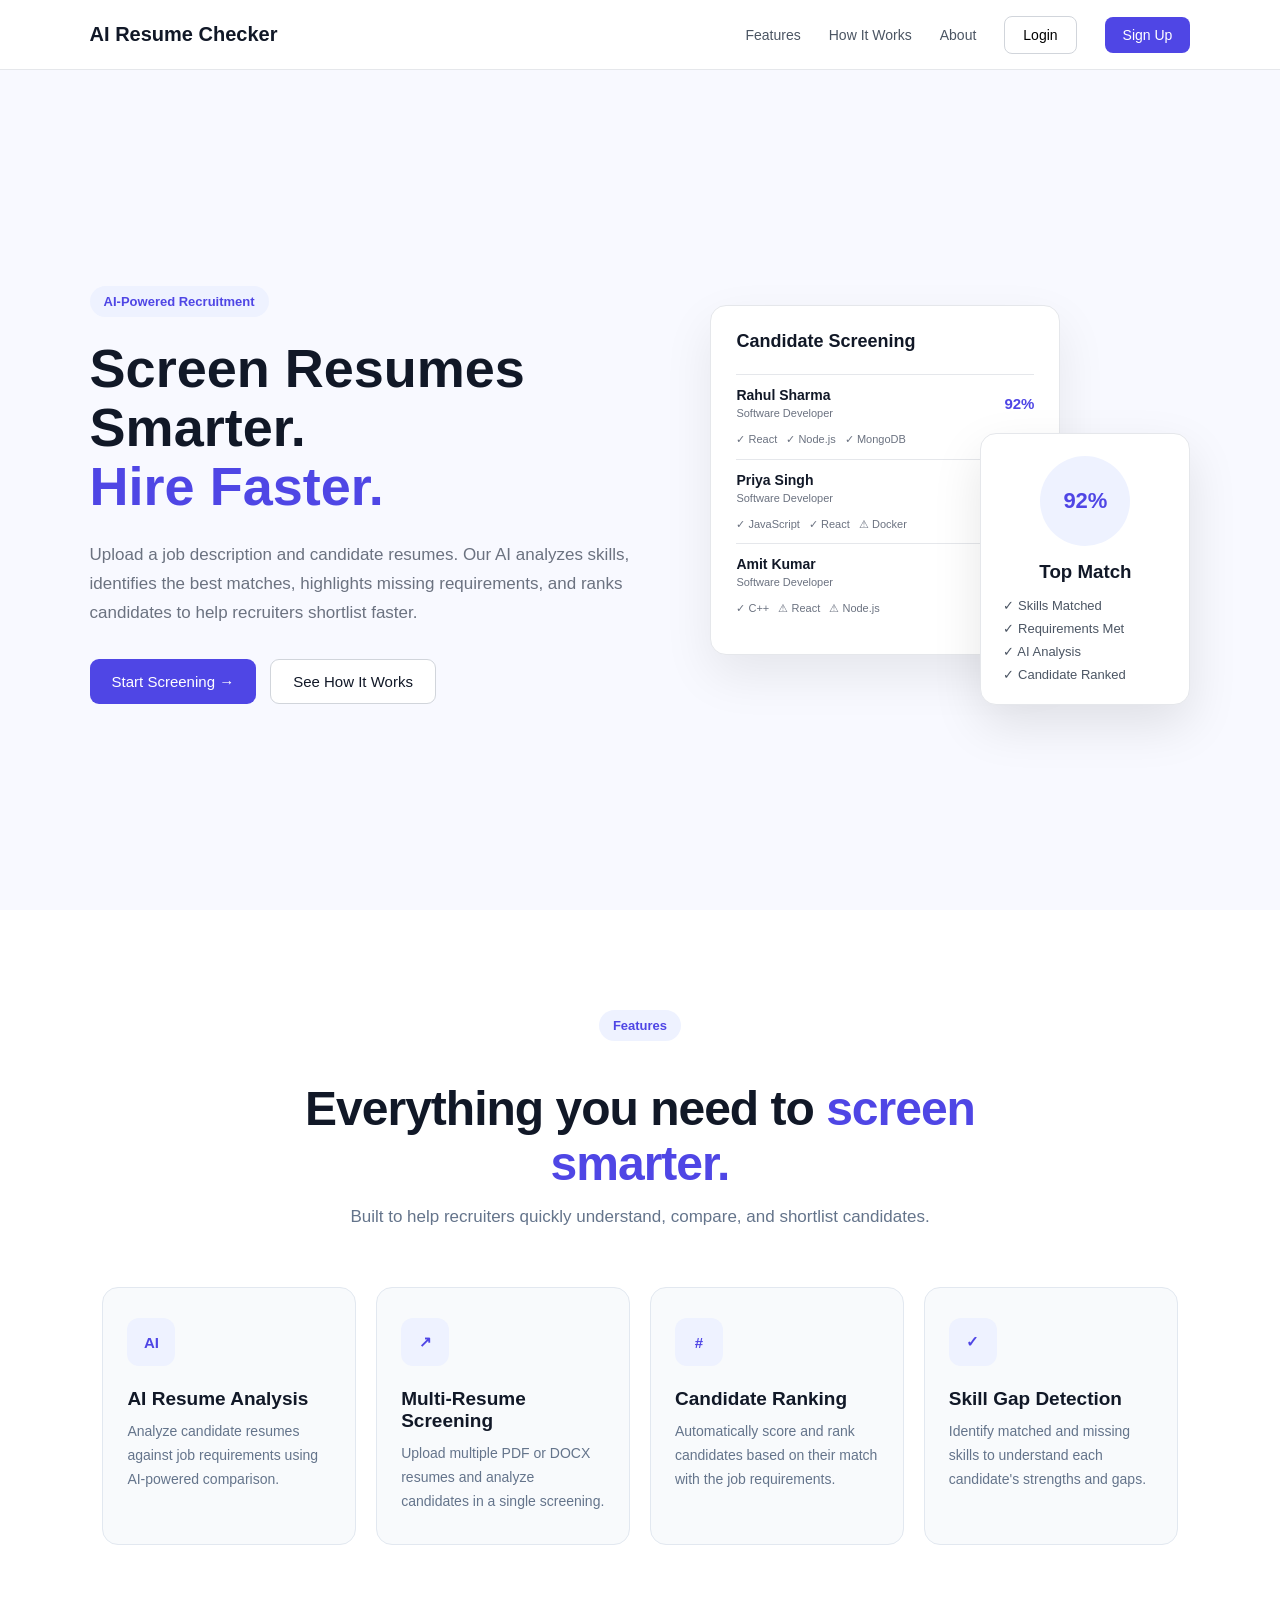
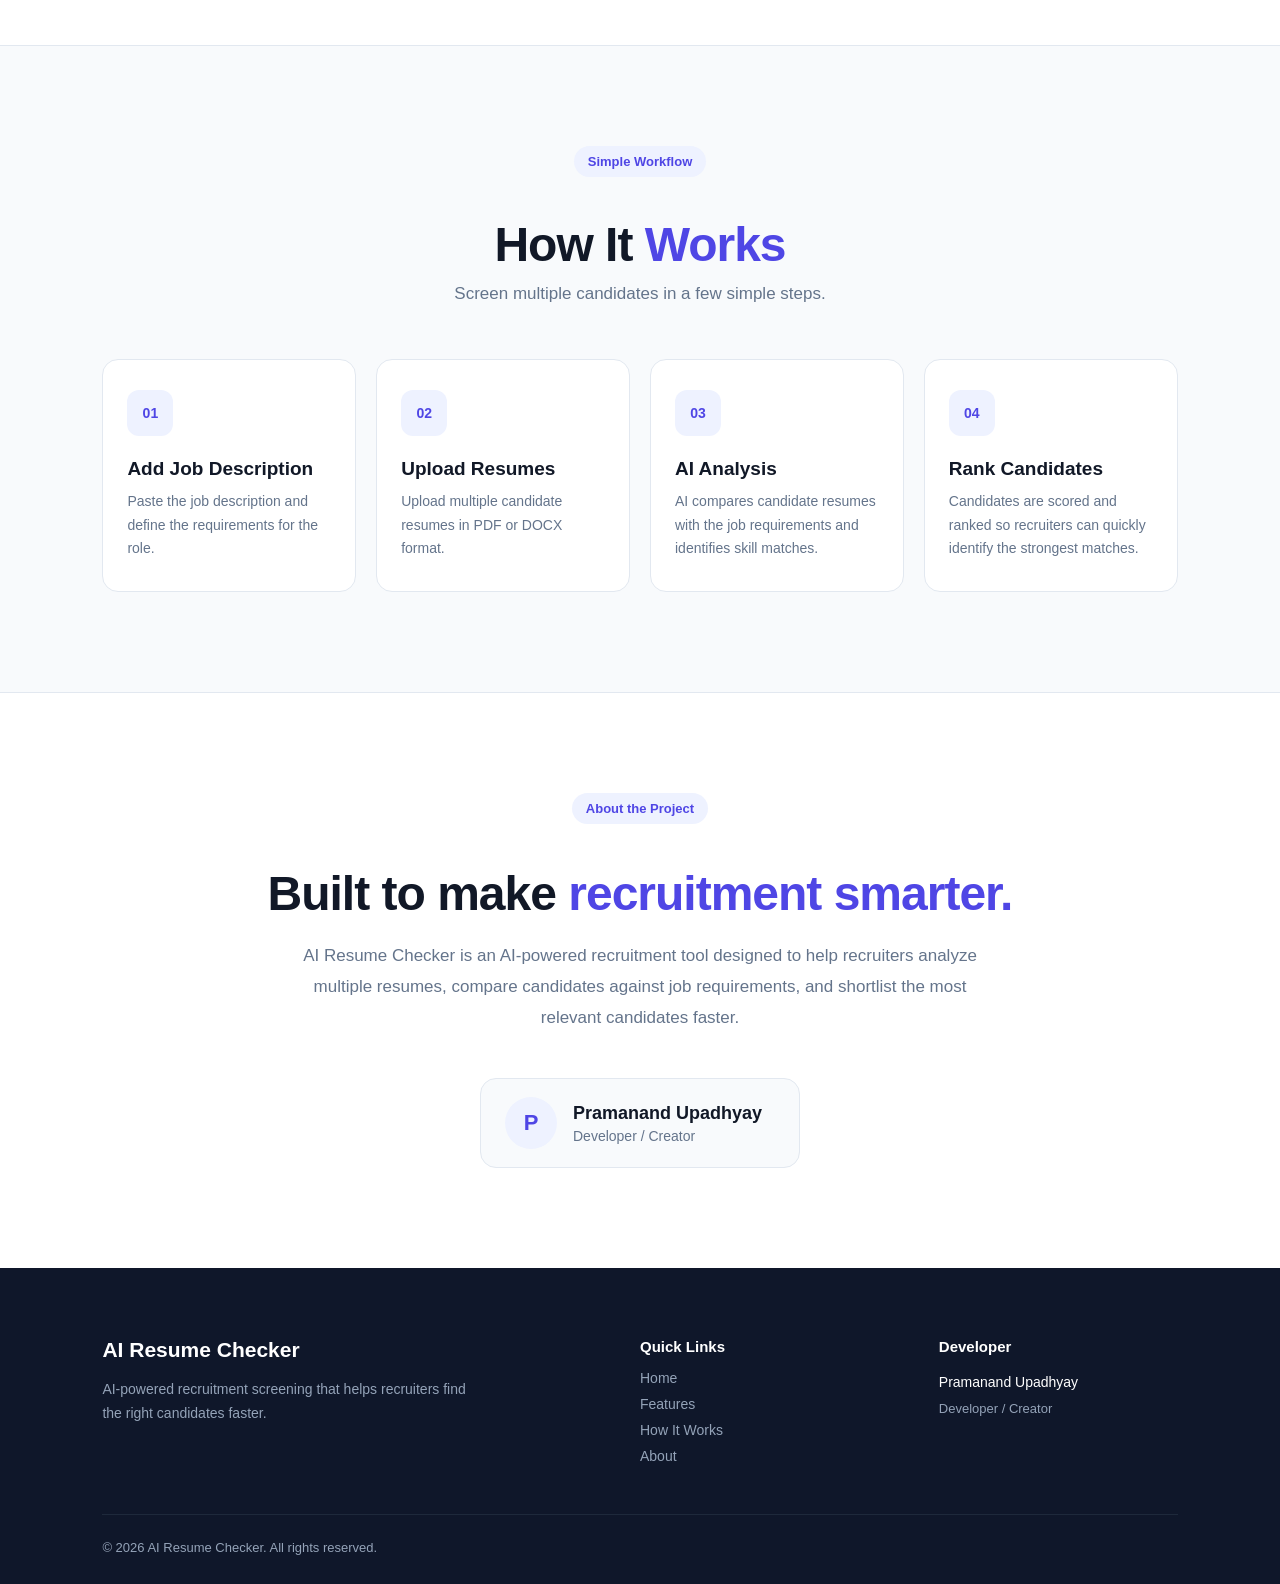
==== frontend/index.html @ 66974459 "commit" ====
<!DOCTYPE html>
<html lang="en">

<head>

    <meta charset="UTF-8">
    <meta name="viewport" content="width=device-width, initial-scale=1.0">

    <title>AI Resume Checker</title>

    <link rel="stylesheet" href="style.css">

</head>

<body>

    <!-- Navbar -->

    <header class="navbar">

        <a href="#home" class="logo">
    AI Resume Checker
</a>
        <nav>

            <a href="#features">Features</a>

           <a href="#how-it-works">
    How It Works
</a>

            <a href="#about">About</a>

            <button
                class="login-btn"
                onclick="window.location.href='login.html'">
                Login
            </button>

            <button
                class="signup-btn"
                onclick="window.location.href='signup.html'">
                Sign Up
            </button>

        </nav>

    </header>


    <!-- Hero Section -->

    <main class="hero" id="home">

        <div class="hero-content">

            <span class="badge">
                 AI-Powered Recruitment
            </span>

            <h1>

                Screen Resumes Smarter.
                <span>Hire Faster.</span>

            </h1>

            <p>

                Upload a job description and candidate resumes.
                Our AI analyzes skills, identifies the best matches,
                highlights missing requirements, and ranks candidates
                to help recruiters shortlist faster.

            </p>


            <div class="hero-buttons">

                <button
                    class="primary-btn"
                    onclick="window.location.href='signup.html'">

                    Start Screening →

                </button>
<a
    href="#how-it-works"
    class="secondary-btn">

    See How It Works

</a>
</button>

            </div>

        </div>


        <!-- Candidate Screening Preview -->

        <div class="hero-preview">

            <div class="resume-card">

                <h3>
                    Candidate Screening
                </h3>

                <div class="candidate">

                    <div>
                        <strong>Rahul Sharma</strong>
                        <small>Software Developer</small>
                    </div>

                    <span class="candidate-score">
                        92%
                    </span>

                </div>

                <div class="skills">
                    ✓ React &nbsp; ✓ Node.js &nbsp; ✓ MongoDB
                </div>


                <div class="candidate">

                    <div>
                        <strong>Priya Singh</strong>
                        <small>Software Developer</small>
                    </div>

                    <span class="candidate-score">
                        84%
                    </span>

                </div>

                <div class="skills">
                    ✓ JavaScript &nbsp; ✓ React &nbsp; ⚠ Docker
                </div>


                <div class="candidate">

                    <div>
                        <strong>Amit Kumar</strong>
                        <small>Software Developer</small>
                    </div>

                    <span class="candidate-score">
                        67%
                    </span>

                </div>

                <div class="skills">
                    ✓ C++ &nbsp; ⚠ React &nbsp; ⚠ Node.js
                </div>

            </div>


            <div class="score-card">

                <div class="score-circle">
                    92%
                </div>

                <h3>
                    Top Match
                </h3>

                <p>✓ Skills Matched</p>

                <p>✓ Requirements Met</p>

                <p>✓ AI Analysis</p>

                <p>✓ Candidate Ranked</p>

            </div>

        </div>

    </main>

    <!-- Features Section -->

<section class="features-section" id="features">

    <div class="features-header">

        <span class="badge">
             Features
        </span>

        <h2>
            Everything you need to
            <span>screen smarter.</span>
        </h2>

        <p>
            Built to help recruiters quickly understand,
            compare, and shortlist candidates.
        </p>

    </div>


    <div class="features-grid">

        <div class="feature-card">

            <div class="feature-icon">
                AI
            </div>

            <h3>
                AI Resume Analysis
            </h3>

            <p>
                Analyze candidate resumes against job
                requirements using AI-powered comparison.
            </p>

        </div>


        <div class="feature-card">

            <div class="feature-icon">
                ↗
            </div>

            <h3>
                Multi-Resume Screening
            </h3>

            <p>
                Upload multiple PDF or DOCX resumes and
                analyze candidates in a single screening.
            </p>

        </div>


        <div class="feature-card">

            <div class="feature-icon">
                #
            </div>

            <h3>
                Candidate Ranking
            </h3>

            <p>
                Automatically score and rank candidates
                based on their match with the job requirements.
            </p>

        </div>


        <div class="feature-card">

            <div class="feature-icon">
                ✓
            </div>

            <h3>
                Skill Gap Detection
            </h3>

            <p>
                Identify matched and missing skills to
                understand each candidate's strengths and gaps.
            </p>

        </div>

    </div>

</section>

    <!-- How It Works -->

<section class="how-it-works" id="how-it-works">

    <div class="how-header">

        <span class="badge">
             Simple Workflow
        </span>

        <h2>
            How It <span>Works</span>
        </h2>

        <p>
            Screen multiple candidates in a few simple steps.
        </p>

    </div>


    <div class="steps-container">

        <div class="step-card">

            <div class="step-number">
                01
            </div>

            <h3>
                Add Job Description
            </h3>

            <p>
                Paste the job description and define the
                requirements for the role.
            </p>

        </div>


        <div class="step-card">

            <div class="step-number">
                02
            </div>

            <h3>
                Upload Resumes
            </h3>

            <p>
                Upload multiple candidate resumes in
                PDF or DOCX format.
            </p>

        </div>


        <div class="step-card">

            <div class="step-number">
                03
            </div>

            <h3>
                AI Analysis
            </h3>

            <p>
                AI compares candidate resumes with the
                job requirements and identifies skill matches.
            </p>

        </div>


        <div class="step-card">

            <div class="step-number">
                04
            </div>

            <h3>
                Rank Candidates
            </h3>

            <p>
                Candidates are scored and ranked so recruiters
                can quickly identify the strongest matches.
            </p>

        </div>

    </div>

</section>

    <!-- About / Developer Section -->

<section class="about-section" id="about">

    <div class="about-content">

        <span class="badge">
            About the Project
        </span>

        <h2>
            Built to make
            <span>recruitment smarter.</span>
        </h2>

        <p>
            AI Resume Checker is an AI-powered recruitment tool
            designed to help recruiters analyze multiple resumes,
            compare candidates against job requirements, and
            shortlist the most relevant candidates faster.
        </p>

        <div class="developer-card">

            <div class="developer-avatar">
                P
            </div>

            <div>
                <h3>
                    Pramanand Upadhyay
                </h3>

                <p>
                    Developer / Creator
                </p>
            </div>

        </div>

    </div>

</section>

<!-- Footer -->

<footer class="footer">

    <div class="footer-content">

        <div class="footer-brand">

            <h3>
                AI Resume Checker
            </h3>

            <p>
                AI-powered recruitment screening that helps
                recruiters find the right candidates faster.
            </p>

        </div>


        <div class="footer-links">

            <h4>
                Quick Links
            </h4>

            <a href="#home">
                Home
            </a>

            <a href="#features">
                Features
            </a>

            <a href="#how-it-works">
                How It Works
            </a>

            <a href="#about">
                About
            </a>

        </div>


        <div class="footer-developer">

            <h4>
                Developer
            </h4>

            <p>
                Pramanand Upadhyay
            </p>

            <span>
                Developer / Creator
            </span>

        </div>

    </div>


    <div class="footer-bottom">

        <p>
            © 2026 AI Resume Checker. All rights reserved.
        </p>

    </div>

</footer>


    <script src="script.js"></script>

</body>

</html>
---- frontend/style.css ----
* {
    margin: 0;
    padding: 0;
    box-sizing: border-box;
}
html {
    scroll-behavior: smooth;
}

body {
    font-family: Arial, sans-serif;
    background: #f8f9ff;
    color: #111827;
    padding-top: 80px;
    
}

button {
    font-family: inherit;
    cursor: pointer;
}

a {
    text-decoration: none;
    color: inherit;
}


/* ==================== NAVBAR ==================== */

.navbar {
    height: 70px;
    padding: 0 7%;
    display: flex;
    align-items: center;
    justify-content: space-between;
    background: white;
    border-bottom: 1px solid #e5e7eb;
    position: fixed;
    top: 0;
    left: 0;
    width: 100%;
    z-index: 1000;

     transition: background 0.3s ease,
                backdrop-filter 0.3s ease,
                box-shadow 0.3s ease;

}

.navbar.scrolled {
    background: rgba(255, 255, 255, 0.72);
    backdrop-filter: blur(14px);
    -webkit-backdrop-filter: blur(14px);

    box-shadow: 0 8px 30px rgba(15, 23, 42, 0.08);

    border-bottom: 1px solid rgba(226, 232, 240, 0.7);
}

.logo {
     text-decoration: none;
    color: inherit;
    cursor: pointer;
    font-size: 20px;
    font-weight: 700;
}

.navbar nav {
    display: flex;
    align-items: center;
    gap: 28px;
}

.navbar nav a {
    font-size: 14px;
    color: #4b5563;
}

.navbar nav a:hover {
    color: #4f46e5;
}

.login-btn,
.signup-btn {
    border: none;
    padding: 10px 18px;
    border-radius: 8px;
    font-size: 14px;
}

.login-btn {
    background: white;
    border: 1px solid #d1d5db;
}

.signup-btn {
    background: #4f46e5;
    color: white;
}

/* ==================== ABOUT SECTION ==================== */

.about-section {
    padding: 100px 8%;
    background: #ffffff;
    border-top: 1px solid #e2e8f0;
}

.about-content {
    max-width: 900px;
    margin: 0 auto;
    text-align: center;
}

.about-content h2 {
    margin: 20px 0;

    font-size: 48px;
    line-height: 1.15;
    letter-spacing: -1px;
}

.about-content h2 span {
    color: #4f46e5;
}

.about-content > p {
    max-width: 700px;
    margin: 0 auto;

    color: #64748b;

    font-size: 17px;
    line-height: 1.8;
}


/* ==================== FEATURES ==================== */

.features-section {
    padding: 100px 8%;
    background: #ffffff;
}

.features-header {
    max-width: 720px;
    margin: 0 auto 55px;
    text-align: center;
}

.features-header h2 {
    margin: 18px 0 12px;

    font-size: 48px;
    line-height: 1.15;
    letter-spacing: -1px;
}

.features-header h2 span {
    color: #4f46e5;
}

.features-header p {
    margin: 0;

    color: #64748b;
    font-size: 17px;
    line-height: 1.7;
}


/* Feature Cards */

.features-grid {
    max-width: 1150px;
    margin: 0 auto;

    display: grid;
    grid-template-columns: repeat(4, 1fr);
    gap: 20px;
}

.feature-card {
    padding: 30px 24px;

    background: #f8fafc;
    border: 1px solid #e2e8f0;
    border-radius: 16px;

    transition: 0.2s ease;
}

.feature-card:hover {
    transform: translateY(-5px);
    box-shadow: 0 12px 30px rgba(0, 0, 0, 0.07);
}

.feature-icon {
    width: 48px;
    height: 48px;

    display: flex;
    align-items: center;
    justify-content: center;

    margin-bottom: 22px;

    border-radius: 12px;

    background: #eef2ff;
    color: #4f46e5;

    font-size: 15px;
    font-weight: 700;
}

.feature-card h3 {
    margin: 0 0 10px;

    font-size: 19px;
}

.feature-card p {
    margin: 0;

    color: #64748b;

    font-size: 14px;
    line-height: 1.7;
}

#features,
#how-it-works,
#about {
    scroll-margin-top: 90px;
}


/* Tablet */

@media (max-width: 900px) {

    .features-grid {
        grid-template-columns: repeat(2, 1fr);
    }

}


/* Mobile */

@media (max-width: 600px) {

    .features-section {
        padding: 70px 20px;
    }

    .features-header h2 {
        font-size: 36px;
    }

    .features-header p {
        font-size: 15px;
    }

    .features-grid {
        grid-template-columns: 1fr;
    }

}


/* Developer Card */

.developer-card {
    width: fit-content;
    min-width: 320px;

    margin: 45px auto 0;
    padding: 18px 24px;

    display: flex;
    align-items: center;
    gap: 16px;

    background: #f8fafc;
    border: 1px solid #e2e8f0;
    border-radius: 16px;

    text-align: left;

    transition: 0.2s ease;
}

.developer-card:hover {
    transform: translateY(-3px);
    box-shadow: 0 12px 30px rgba(0, 0, 0, 0.07);
}

.developer-avatar {
    width: 52px;
    height: 52px;

    display: flex;
    align-items: center;
    justify-content: center;

    border-radius: 50%;

    background: #eef2ff;
    color: #4f46e5;

    font-size: 22px;
    font-weight: 700;
}

.developer-card h3 {
    margin: 0 0 4px;

    font-size: 18px;
}

.developer-card p {
    margin: 0;

    color: #64748b;
    font-size: 14px;
}


/* Mobile */

@media (max-width: 768px) {

    .about-section {
        padding: 70px 20px;
    }

    .about-content h2 {
        font-size: 36px;
    }

    .about-content > p {
        font-size: 15px;
    }

    .developer-card {
        min-width: unset;
        width: 100%;
        max-width: 350px;
    }

}


/* ==================== HOW IT WORKS ==================== */

.how-it-works {
    padding: 100px 8%;
    background: #f8fafc;
    border-top: 1px solid #e2e8f0;
}

.how-header {
    max-width: 700px;
    margin: 0 auto 55px;
    text-align: center;
}

.how-header h2 {
    margin: 18px 0 12px;
    font-size: 48px;
    line-height: 1.15;
    letter-spacing: -1px;
}

.how-header h2 span {
    color: #4f46e5;
}

.how-header p {
    margin: 0;
    color: #64748b;
    font-size: 17px;
}


/* Steps */

.steps-container {
    max-width: 1150px;
    margin: 0 auto;

    display: grid;
    grid-template-columns: repeat(4, 1fr);
    gap: 20px;
}

.step-card {
    padding: 30px 24px;

    background: white;
    border: 1px solid #e2e8f0;
    border-radius: 16px;

    transition: 0.2s ease;
}

.step-card:hover {
    transform: translateY(-5px);
    box-shadow: 0 12px 30px rgba(0, 0, 0, 0.07);
}

.step-number {
    width: 46px;
    height: 46px;

    display: flex;
    align-items: center;
    justify-content: center;

    margin-bottom: 22px;

    border-radius: 12px;

    background: #eef2ff;
    color: #4f46e5;

    font-size: 14px;
    font-weight: 700;
}

.step-card h3 {
    margin: 0 0 10px;
    font-size: 19px;
}

.step-card p {
    margin: 0;

    color: #64748b;

    font-size: 14px;
    line-height: 1.7;
}


/* Mobile */

@media (max-width: 900px) {

    .steps-container {
        grid-template-columns: repeat(2, 1fr);
    }

}

@media (max-width: 600px) {

    .how-it-works {
        padding: 70px 20px;
    }

    .how-header h2 {
        font-size: 36px;
    }

    .how-header p {
        font-size: 15px;
    }

    .steps-container {
        grid-template-columns: 1fr;
    }

}


/* ==================== HERO ==================== */

.hero {
    min-height: calc(100vh - 70px);
    padding: 80px 7%;
    display: flex;
    align-items: center;
    justify-content: space-between;
    gap: 60px;
}

.hero-content {
    max-width: 600px;
}

.badge {
    display: inline-block;
    padding: 8px 14px;
    margin-bottom: 22px;
    border-radius: 20px;
    background: #eef2ff;
    color: #4f46e5;
    font-size: 13px;
    font-weight: 600;
}

.hero h1 {
    font-size: 54px;
    line-height: 1.1;
    margin-bottom: 24px;
}

.hero h1 span {
    display: block;
    color: #4f46e5;
}

.hero-content > p {
    color: #6b7280;
    font-size: 17px;
    line-height: 1.7;
    margin-bottom: 32px;
}

.hero-buttons {
    display: flex;
    gap: 14px;
}

.primary-btn,
.secondary-btn {
    padding: 13px 22px;
    border-radius: 9px;
    font-size: 15px;
    border: none;
}

.primary-btn {
    background: #4f46e5;
    color: white;
}

.secondary-btn {
    background: white;
    border: 1px solid #d1d5db;
}


/* ==================== SCREENING PREVIEW ==================== */

.hero-preview {
    position: relative;
    width: 480px;
    min-width: 480px;
    height: 420px;
}

.resume-card {
    position: absolute;
    top: 20px;
    left: 0;
    width: 350px;
    min-height: 350px;
    padding: 25px;
    background: white;
    border: 1px solid #e5e7eb;
    border-radius: 16px;
    box-shadow: 0 20px 50px rgba(0, 0, 0, 0.08);
}

.resume-card h3 {
    margin-bottom: 22px;
    font-size: 18px;
}


/* Candidate */

.candidate {
    display: flex;
    align-items: center;
    justify-content: space-between;
    padding: 12px 0;
    border-top: 1px solid #e5e7eb;
}

.candidate div {
    display: flex;
    flex-direction: column;
    gap: 4px;
}

.candidate strong {
    font-size: 14px;
}

.candidate small {
    color: #6b7280;
    font-size: 11px;
}

.candidate-score {
    font-size: 15px;
    font-weight: 700;
    color: #4f46e5;
}


/* Skills */

.skills {
    margin-bottom: 10px;
    color: #6b7280;
    font-size: 11px;
    line-height: 1.6;
}


/* ==================== SCORE CARD ==================== */

.score-card {
    position: absolute;
    right: 0;
    bottom: 0;
    width: 210px;
    padding: 22px;
    background: white;
    border: 1px solid #e5e7eb;
    border-radius: 16px;
    box-shadow: 0 20px 50px rgba(0, 0, 0, 0.1);
}

.score-circle {
    width: 90px;
    height: 90px;
    margin: 0 auto 15px;
    display: flex;
    align-items: center;
    justify-content: center;
    border-radius: 50%;
    background: #eef2ff;
    color: #4f46e5;
    font-size: 22px;
    font-weight: 700;
}

.score-card h3 {
    text-align: center;
    margin-bottom: 15px;
}

.score-card p {
    margin-top: 8px;
    font-size: 13px;
    color: #4b5563;
}


/* ==================== AUTH PAGES ==================== */

.auth-page {
    min-height: 100vh;
    display: flex;
    align-items: center;
    justify-content: center;
    padding: 30px 20px;
    background: #f8f9ff;
}

.auth-card {
    width: 100%;
    max-width: 430px;
    padding: 40px;
    background: white;
    border: 1px solid #e5e7eb;
    border-radius: 18px;
    box-shadow: 0 20px 50px rgba(0, 0, 0, 0.08);
}

.auth-card h1 {
    text-align: center;
    font-size: 30px;
    margin-bottom: 10px;
}

.auth-subtitle {
    text-align: center;
    color: #6b7280;
    font-size: 14px;
    margin-bottom: 30px;
}


/* Login + Signup forms */

#loginForm,
#signupForm {
    display: flex;
    flex-direction: column;
}

#loginForm label,
#signupForm label {
    margin-bottom: 7px;
    font-size: 14px;
    font-weight: 600;
}

#loginForm input,
#signupForm input {
    width: 100%;
    padding: 13px 14px;
    margin-bottom: 20px;
    border: 1px solid #d1d5db;
    border-radius: 8px;
    outline: none;
    font-size: 14px;
}

#loginForm input:focus,
#signupForm input:focus {
    border-color: #4f46e5;
}

.auth-btn {
    width: 100%;
    padding: 13px;
    margin-top: 5px;
    border: none;
    border-radius: 8px;
    background: #4f46e5;
    color: white;
    font-size: 15px;
    font-weight: 600;
}

.auth-btn:hover {
    background: #4338ca;
}

.auth-switch {
    text-align: center;
    margin-top: 25px;
    font-size: 14px;
    color: #6b7280;
}

.auth-switch a {
    color: #4f46e5;
    font-weight: 600;
}


/* ==================== TABLET ==================== */

@media (max-width: 900px) {

    .navbar {
        padding: 0 5%;
    }

    .navbar nav a {
        display: none;
    }

    .hero {
        padding: 60px 5%;
        flex-direction: column;
        text-align: center;
    }

    .hero-content {
        max-width: 700px;
    }

    .hero h1 {
        font-size: 42px;
    }

    .hero-buttons {
        justify-content: center;
    }

    .hero-preview {
        width: 480px;
        max-width: 100%;
    }
}


/* ==================== MOBILE ==================== */

@media (max-width: 500px) {

    .navbar {
        height: 60px;
    }

    .logo {
        font-size: 17px;
    }

    .login-btn,
    .signup-btn {
        padding: 8px 12px;
        font-size: 12px;
    }

    .hero {
        min-height: auto;
        padding: 50px 20px;
    }

    .hero h1 {
        font-size: 34px;
    }

    .hero-content > p {
        font-size: 15px;
    }

    .hero-buttons {
        flex-direction: column;
    }

    .hero-preview {
        height: 330px;
        width: 100%;
        min-width: 0;
    }

    .resume-card {
        width: 72%;
        min-height: 280px;
        padding: 18px;
    }

    .score-card {
        width: 180px;
        padding: 18px;
    }

    .score-circle {
        width: 75px;
        height: 75px;
        font-size: 19px;
    }

    .candidate strong {
        font-size: 12px;
    }

    .skills {
        font-size: 9px;
    }

    .auth-card {
        padding: 30px 22px;
    }
}

/* ==================== DASHBOARD ==================== */

.dashboard {
    max-width: 1200px;
    margin: 0 auto;
    padding: 60px 30px;
}

.dashboard-header {
    margin-bottom: 35px;
}

.dashboard-header h1 {
    font-size: 42px;
    margin: 18px 0 12px;
}

.dashboard-header p {
    color: #6b7280;
    font-size: 16px;
    line-height: 1.6;
}


/* ==================== SCREENING CARD ==================== */

.screening-card {
    padding: 35px;
    background: white;
    border: 1px solid #e5e7eb;
    border-radius: 18px;
    box-shadow: 0 15px 40px rgba(0, 0, 0, 0.06);
}

.screening-card h2 {
    font-size: 24px;
    margin-bottom: 8px;
}

.screening-card > p {
    color: #6b7280;
    font-size: 14px;
    margin-bottom: 28px;
}

.form-group {
    margin-bottom: 25px;
}

.form-group label {
    display: block;
    margin-bottom: 9px;
    font-size: 14px;
    font-weight: 600;
}

.form-group textarea {
    width: 100%;
    min-height: 180px;
    padding: 15px;
    resize: vertical;
    border: 1px solid #d1d5db;
    border-radius: 10px;
    outline: none;
    font-family: inherit;
    font-size: 14px;
}

.form-group textarea:focus {
    border-color: #4f46e5;
}

.form-group input[type="file"] {
    display: block;
    width: 100%;
    padding: 14px;
    border: 1px dashed #c7d2fe;
    border-radius: 10px;
    background: #f8f9ff;
    cursor: pointer;
}

.form-group small {
    display: block;
    margin-top: 8px;
    color: #6b7280;
    font-size: 12px;
}

.analyze-btn {
    margin-top: 5px;
}


/* ==================== RECENT ANALYSES ==================== */

.recent-section {
    margin-top: 45px;
}

.section-heading h2 {
    font-size: 24px;
    margin-bottom: 7px;
}

.section-heading p {
    color: #6b7280;
    font-size: 14px;
}

.analysis-placeholder {
    margin-top: 20px;
    padding: 45px 20px;
    text-align: center;
    background: white;
    border: 1px dashed #d1d5db;
    border-radius: 16px;
}

.analysis-placeholder h3 {
    margin-bottom: 8px;
}

.analysis-placeholder p {
    color: #6b7280;
    font-size: 14px;
}


/* ==================== DASHBOARD MOBILE ==================== */

@media (max-width: 600px) {

    .dashboard {
        padding: 40px 20px;
    }

    .dashboard-header h1 {
        font-size: 32px;
    }

    .screening-card {
        padding: 24px;
    }

    .screening-card h2 {
        font-size: 21px;
    }

    .analyze-btn {
        width: 100%;
    }
}


/* ==================== RESULTS PAGE ==================== */

.results-page {
    max-width: 1200px;
    margin: 0 auto;
    padding: 60px 30px;
}

.results-header {
    display: flex;
    align-items: flex-end;
    justify-content: space-between;
    gap: 30px;
    margin-bottom: 35px;
}

.results-header h1 {
    font-size: 42px;
    margin: 18px 0 12px;
}

.results-header p {
    color: #6b7280;
    font-size: 16px;
}


/* Candidate Ranking */

.candidate-list {
    display: flex;
    flex-direction: column;
    gap: 14px;
}

.candidate-result {
    display: flex;
    align-items: center;
    gap: 22px;
    padding: 22px 25px;
    background: white;
    border: 1px solid #e5e7eb;
    border-radius: 14px;
}

.top-candidate {
    border-color: #c7d2fe;
}

.rank {
    width: 45px;
    font-size: 20px;
    font-weight: 700;
    color: #4f46e5;
}

.candidate-info {
    flex: 1;
}

.candidate-info h3 {
    font-size: 17px;
    margin-bottom: 5px;
}

.candidate-info p {
    color: #6b7280;
    font-size: 13px;
    margin-bottom: 10px;
}

.result-skills {
    display: flex;
    flex-wrap: wrap;
    gap: 7px;
}

.result-skills span {
    padding: 5px 9px;
    border-radius: 6px;
    background: #eef2ff;
    color: #4f46e5;
    font-size: 11px;
}

.result-skills .missing {
    background: #fef2f2;
    color: #dc2626;
}

.result-score {
    font-size: 25px;
    font-weight: 700;
    color: #4f46e5;
    text-align: center;
}

.result-score small {
    display: block;
    margin-top: 3px;
    color: #6b7280;
    font-size: 10px;
    font-weight: 400;
}


/* Candidate Analysis */

.candidate-analysis {
    margin-top: 45px;
    padding: 35px;
    background: white;
    border: 1px solid #e5e7eb;
    border-radius: 18px;
    box-shadow: 0 15px 40px rgba(0, 0, 0, 0.05);
}

.analysis-title {
    display: flex;
    align-items: center;
    justify-content: space-between;
    gap: 20px;
    margin-bottom: 30px;
}

.analysis-title h2 {
    font-size: 28px;
    margin-top: 12px;
}

.large-score {
    font-size: 36px;
    font-weight: 700;
    color: #4f46e5;
    text-align: center;
}

.large-score small {
    display: block;
    color: #6b7280;
    font-size: 11px;
    font-weight: 400;
}


/* Analysis Grid */

.analysis-grid {
    display: grid;
    grid-template-columns: repeat(2, 1fr);
    gap: 18px;
}

.analysis-box {
    padding: 22px;
    border: 1px solid #e5e7eb;
    border-radius: 12px;
}

.analysis-box h3 {
    margin-bottom: 15px;
    font-size: 16px;
}

.analysis-box ul,
.suggestions-box ul {
    padding-left: 18px;
}

.analysis-box li,
.suggestions-box li {
    margin-bottom: 8px;
    color: #6b7280;
    font-size: 13px;
    line-height: 1.5;
}


/* Suggestions */

.suggestions-box {
    margin-top: 18px;
    padding: 22px;
    border-radius: 12px;
    background: #f8f9ff;
}

.suggestions-box h3 {
    margin-bottom: 15px;
}


/* Results Mobile */

@media (max-width: 700px) {

    .results-page {
        padding: 40px 20px;
    }

    .results-header {
        align-items: flex-start;
        flex-direction: column;
    }

    .results-header h1 {
        font-size: 32px;
    }

    .candidate-result {
        gap: 12px;
        padding: 18px;
    }

    .rank {
        width: 30px;
        font-size: 16px;
    }

    .candidate-info h3 {
        font-size: 14px;
    }

    .result-score {
        font-size: 21px;
    }

    .analysis-grid {
        grid-template-columns: 1fr;
    }

    .candidate-analysis {
        padding: 24px;
    }

    .analysis-title {
        align-items: flex-start;
    }

    .large-score {
        font-size: 28px;
    }
}


/* ==================== RECENT ANALYSES ==================== */

.analysis-list {
    display: flex;
    flex-direction: column;
    gap: 14px;
}

.recent-analysis-card {
    display: flex;
    align-items: center;
    justify-content: space-between;

    padding: 20px 24px;

    background: white;
    border: 1px solid #e2e5ee;
    border-radius: 14px;

    transition: 0.2s ease;
}

.recent-analysis-card:hover {
    transform: translateY(-2px);
    box-shadow: 0 8px 20px rgba(0, 0, 0, 0.06);
}

.recent-analysis-info h3 {
    margin: 0 0 5px 0;
    font-size: 18px;
}

.recent-analysis-info p {
    margin: 0;
    color: #64748b;
    font-size: 14px;
}

.recent-score {
    font-size: 22px;
    font-weight: 700;
    color: #4f46e5;

    display: flex;
    flex-direction: column;
    align-items: flex-end;
}

.recent-score small {
    margin-top: 2px;
    font-size: 12px;
    font-weight: 400;
    color: #64748b;
}

/* ==================== RESUME UPLOAD ==================== */

.upload-box {
    border: 2px dashed #cbd5e1;
    border-radius: 16px;
    padding: 32px 20px;
    text-align: center;
    background: #f8fafc;
    transition: 0.2s ease;
}

.upload-box:hover {
    border-color: #4f46e5;
    background: #f5f3ff;
}

.upload-icon {
    width: 46px;
    height: 46px;
    margin: 0 auto 12px;

    display: flex;
    align-items: center;
    justify-content: center;

    border-radius: 50%;
    background: #eef2ff;

    font-size: 24px;
    font-weight: 600;
    color: #4f46e5;
}

.upload-box h3 {
    margin: 0 0 6px;
    font-size: 17px;
}

.upload-box p {
    margin: 0 0 18px;
    color: #64748b;
    font-size: 14px;
}

.upload-btn {
    display: inline-block;
    padding: 10px 18px;

    border-radius: 8px;

    background: #4f46e5;
    color: white;

    font-size: 14px;
    font-weight: 600;

    cursor: pointer;
    transition: 0.2s ease;
}

.upload-btn:hover {
    opacity: 0.9;
}


/* Selected files */

.selected-files {
    display: flex;
    flex-direction: column;
    gap: 8px;
    margin-top: 14px;
}

.selected-file {
    display: flex;
    align-items: center;
    gap: 10px;

    padding: 10px 14px;

    background: #f8fafc;
    border: 1px solid #e2e8f0;
    border-radius: 9px;

    font-size: 14px;
    color: #334155;
}

/* ==================== ANALYSIS LOADING OVERLAY ==================== */

.loading-overlay {
    display: none;

    position: fixed;
    inset: 0;

    z-index: 9999;

    align-items: center;
    justify-content: center;

    background: rgba(15, 23, 42, 0.45);

    backdrop-filter: blur(4px);
}

.loading-card {
    width: min(420px, 90%);

    padding: 36px 30px;

    background: white;
    border-radius: 18px;

    text-align: center;

    box-shadow: 0 20px 50px rgba(0, 0, 0, 0.15);
}

.loading-spinner {
    width: 44px;
    height: 44px;

    margin: 0 auto 20px;

    border: 4px solid #e2e8f0;
    border-top-color: #4f46e5;

    border-radius: 50%;

    animation: loadingSpin 0.8s linear infinite;
}

.loading-card h2 {
    margin: 0 0 10px;

    font-size: 22px;
}

.loading-card p {
    margin: 0;

    color: #64748b;

    font-size: 14px;
    line-height: 1.6;
}

@keyframes loadingSpin {

    from {
        transform: rotate(0deg);
    }

    to {
        transform: rotate(360deg);
    }

}



/* ==================== FOOTER ==================== */

.footer {
    padding: 70px 8% 25px;

    background: #0f172a;
    color: white;
}

.footer-content {
    max-width: 1150px;
    margin: 0 auto;

    display: grid;
    grid-template-columns: 2fr 1fr 1fr;
    gap: 60px;
}

.footer h3,
.footer h4 {
    margin: 0 0 16px;
}

.footer h3 {
    font-size: 21px;
}

.footer h4 {
    font-size: 15px;
}

.footer p {
    margin: 0;

    color: #94a3b8;

    font-size: 14px;
    line-height: 1.7;
}

.footer-brand p {
    max-width: 380px;
}

.footer-links {
    display: flex;
    flex-direction: column;
    align-items: flex-start;
    gap: 10px;
}

.footer-links h4 {
    margin-bottom: 5px;
}

.footer-links a {
    color: #94a3b8;
    text-decoration: none;
    font-size: 14px;

    transition: 0.2s ease;
}

.footer-links a:hover {
    color: white;
}

.footer-developer p {
    color: white;
    margin-bottom: 4px;
}

.footer-developer span {
    color: #94a3b8;
    font-size: 13px;
}

.footer-bottom {
    max-width: 1150px;
    margin: 50px auto 0;
    padding-top: 22px;

    border-top: 1px solid #1e293b;
}

.footer-bottom p {
    font-size: 13px;
}


/* Mobile */

@media (max-width: 700px) {

    .footer {
        padding: 55px 20px 20px;
    }

    .footer-content {
        grid-template-columns: 1fr;
        gap: 35px;
    }

    .footer-bottom {
        margin-top: 35px;
    }

}

.notification {
    position: fixed;
    top: 24px;
    right: 24px;

    width: 340px;
    padding: 16px 18px;

    display: flex;
    align-items: flex-start;
    gap: 12px;

    background: #ffffff;
    border: 1px solid #e2e8f0;
    border-radius: 10px;

    box-shadow: 0 10px 30px rgba(15, 23, 42, 0.12);

    z-index: 9999;

    opacity: 0;
    transform: translateY(-15px);
    pointer-events: none;

    transition: 0.25s ease;
}

.notification.show {
    opacity: 1;
    transform: translateY(0);
}

.notification-icon {
    width: 30px;
    height: 30px;

    display: flex;
    align-items: center;
    justify-content: center;

    border-radius: 50%;

    background: #dcfce7;
    color: #15803d;

    font-weight: 700;
    flex-shrink: 0;
}

.notification strong {
    display: block;
    margin-bottom: 4px;
    font-size: 15px;
    color: #172033;
}

.notification p {
    margin: 0;
    color: #64748b;
    font-size: 13px;
    line-height: 1.5;
}

.notification.error .notification-icon {
    background: #fee2e2;
    color: #dc2626;
}

@media (max-width: 500px) {

    .notification {
        top: 16px;
        right: 16px;
        left: 16px;
        width: auto;
    }

}
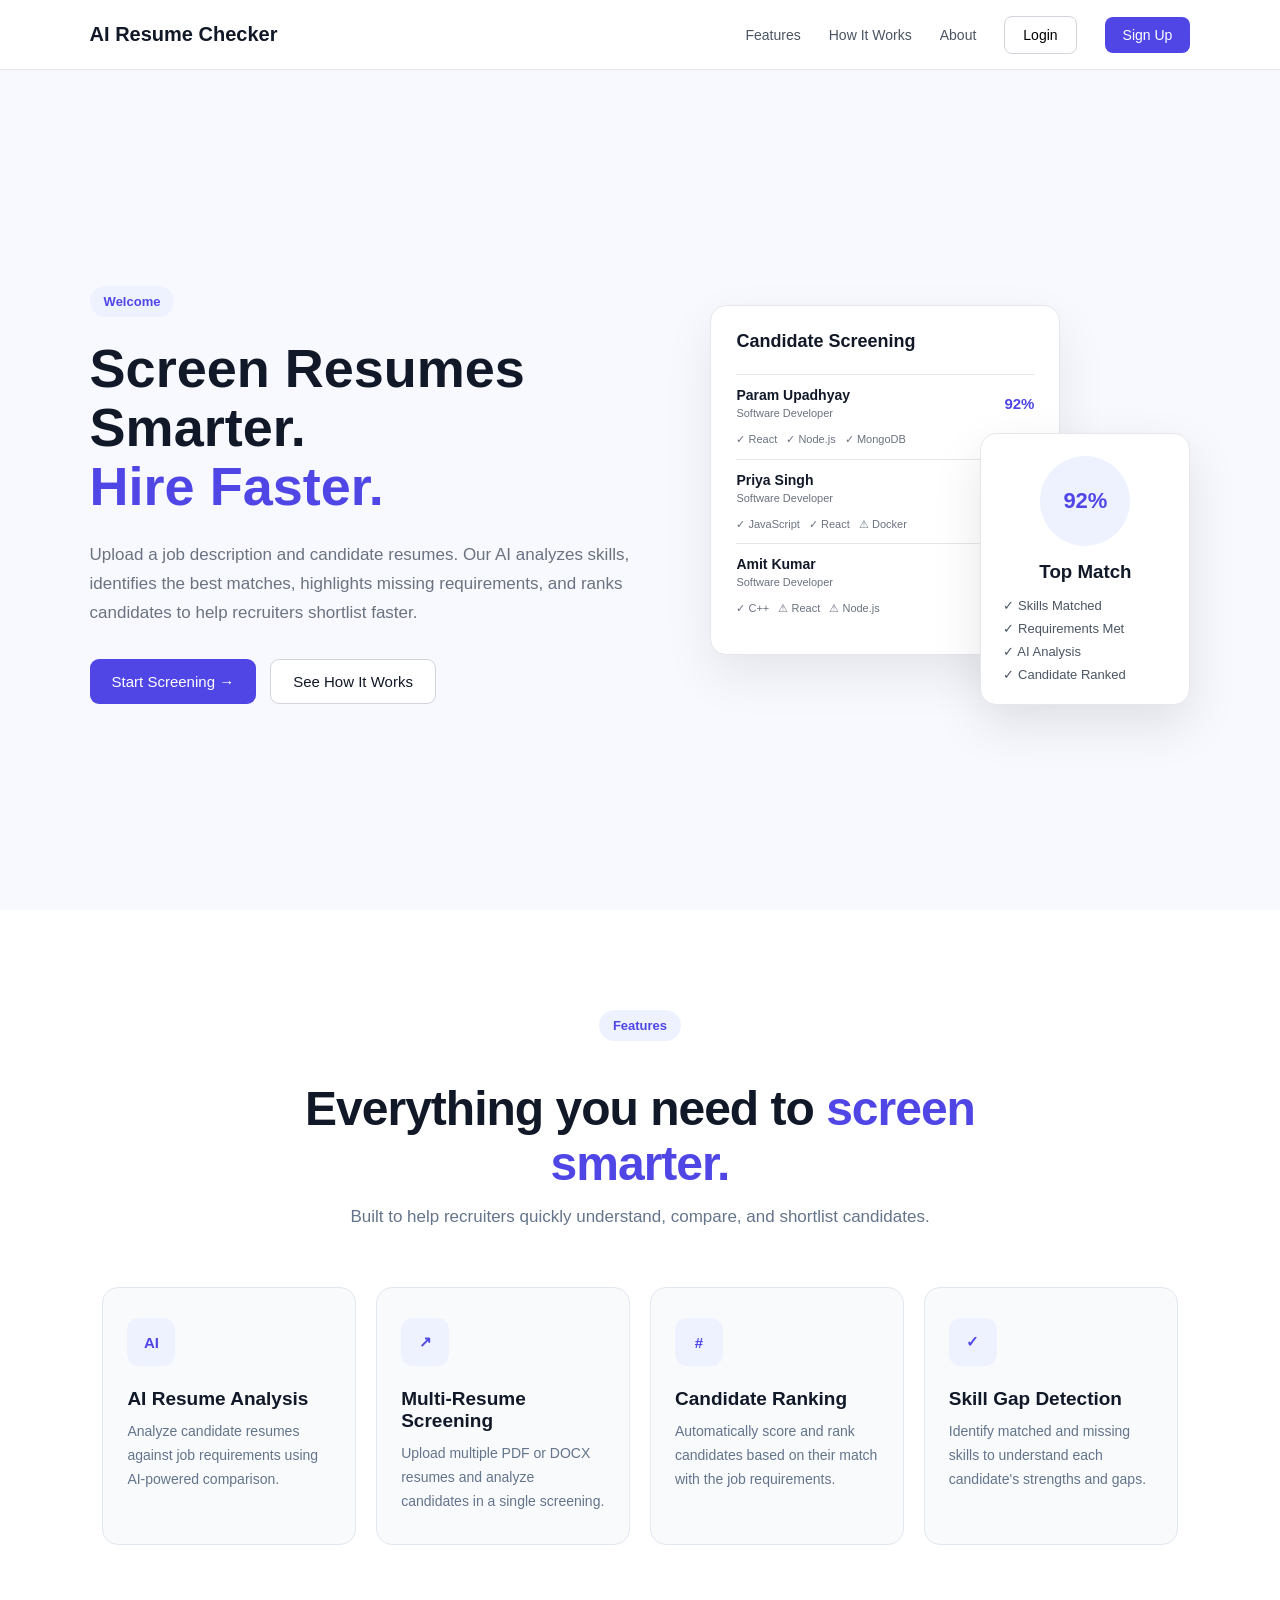
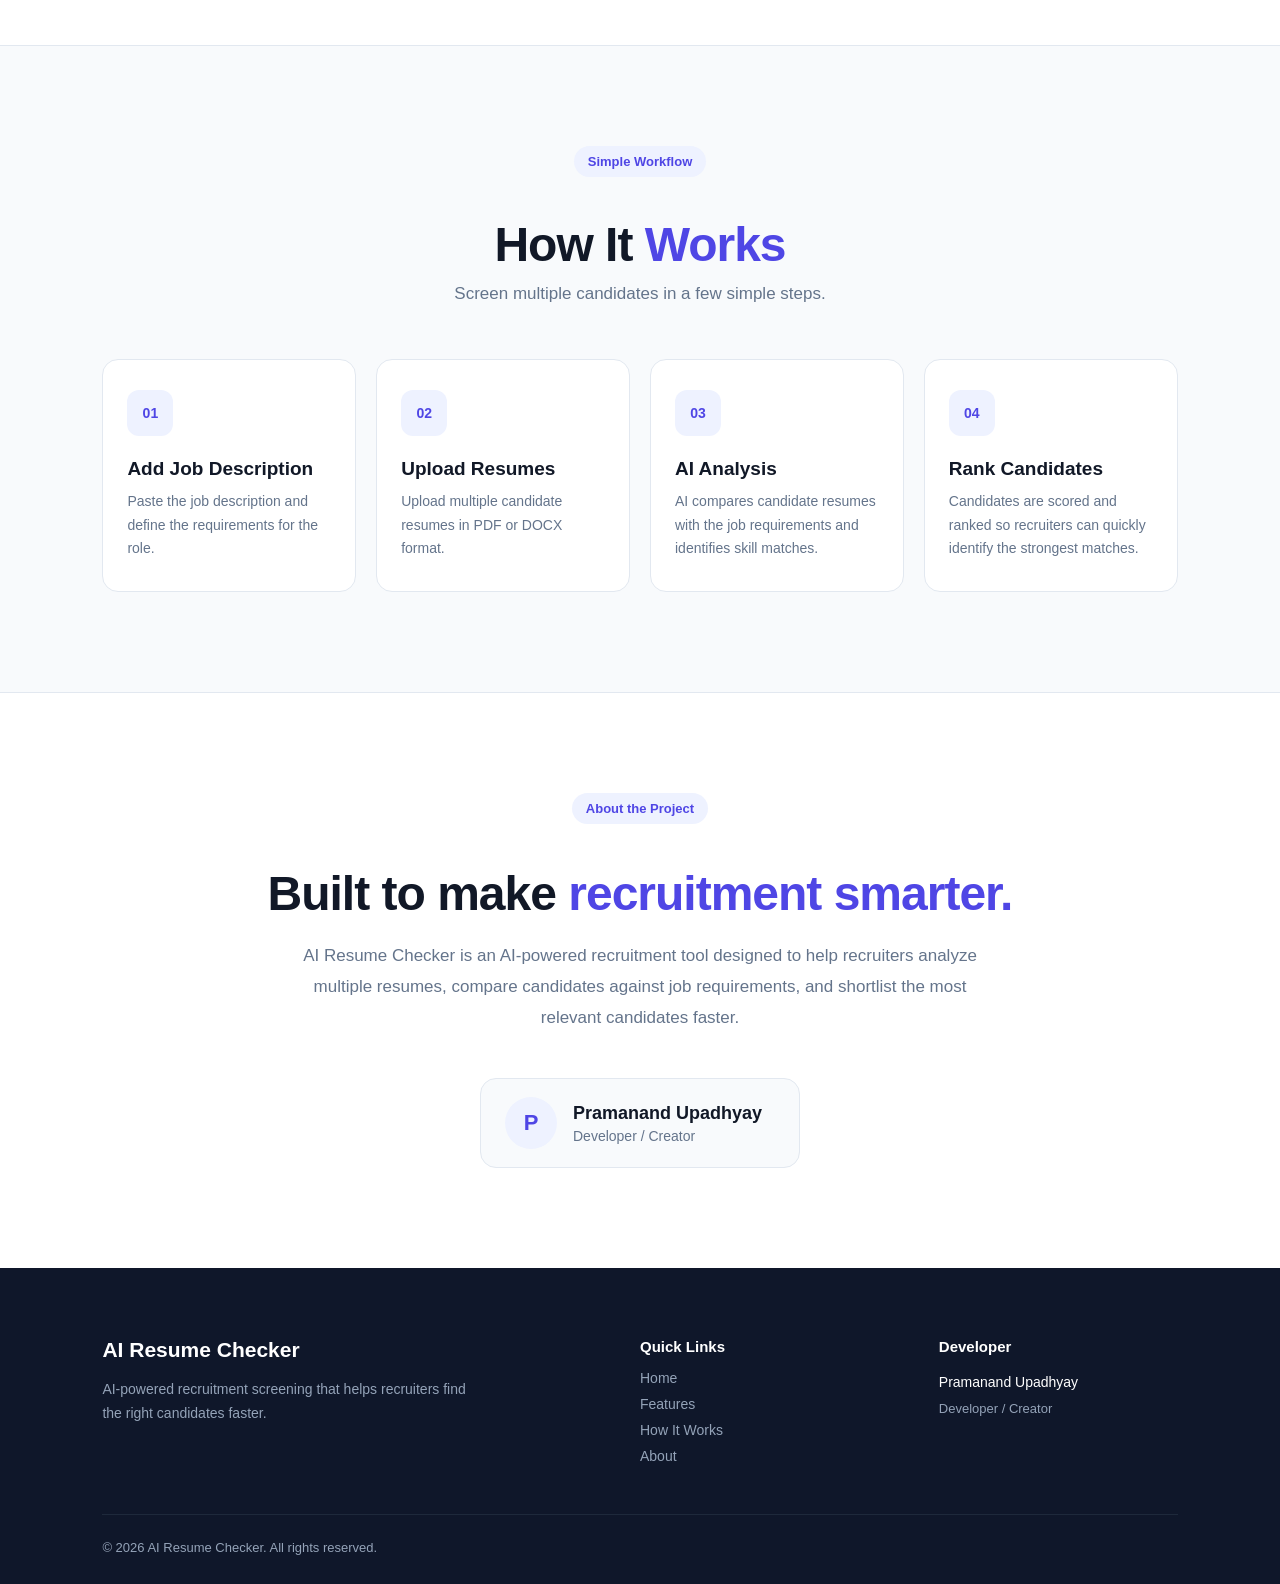
==== commit 8b3f88f5: "configure frontend backend connection" ====
--- a/frontend/index.html
+++ b/frontend/index.html
@@ -55,7 +55,7 @@
         <div class="hero-content">
 
             <span class="badge">
-                 AI-Powered Recruitment
+                 Welcome
             </span>
 
             <h1>
@@ -111,7 +111,7 @@
                 <div class="candidate">
 
                     <div>
-                        <strong>Rahul Sharma</strong>
+                        <strong>Param Upadhyay</strong>
                         <small>Software Developer</small>
                     </div>
 
